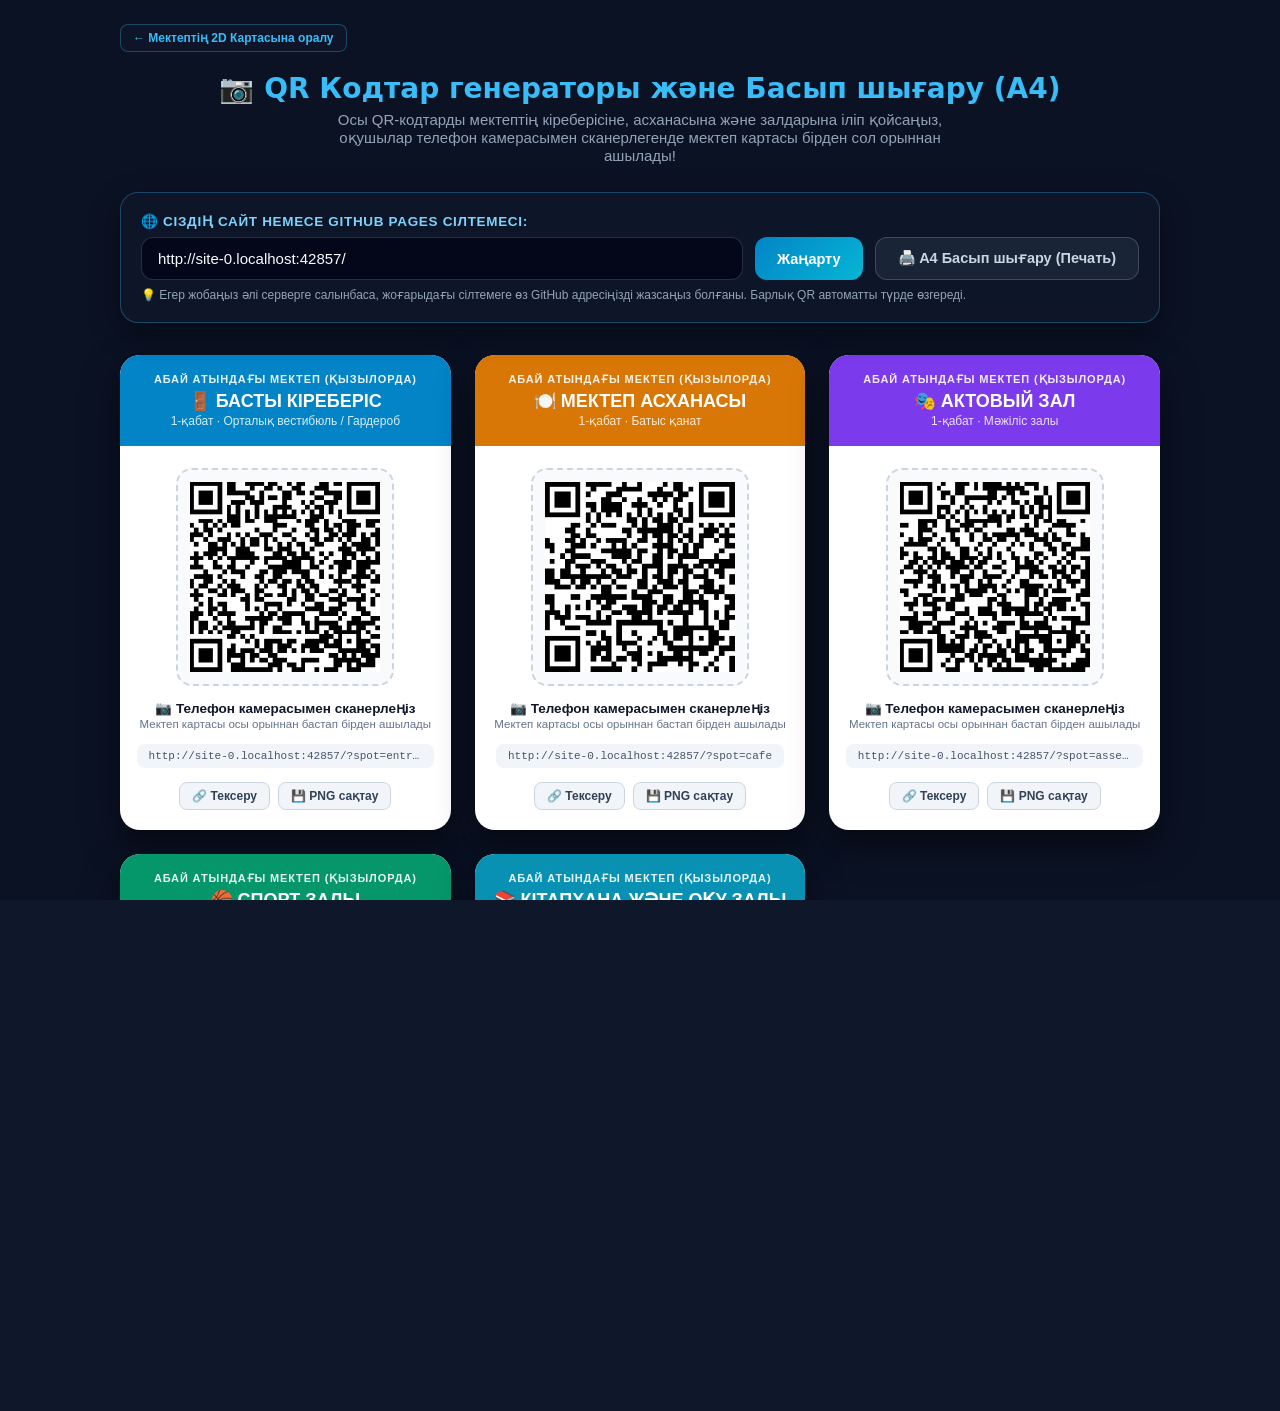
==== qr_generator.html @ e0e2cfff "feat: complete Abai school 2D navigation digital twin with QR locations and GitHub Pages setup" ====
<!DOCTYPE html>
<html lang="kk">
<head>
  <meta charset="UTF-8" />
  <meta name="viewport" content="width=device-width, initial-scale=1.0" />
  <title>QR Кодтар генераторы — Абай мектебі</title>
  <link rel="stylesheet" href="css/style.css" />
  <style>
    body {
      overflow-y: auto !important;
      background: #0b1224;
      color: #e2e8f0;
      font-family: 'Inter', -apple-system, BlinkMacSystemFont, 'Segoe UI', Roboto, sans-serif;
      padding: 24px 16px 80px;
    }
    .container {
      max-width: 1040px;
      margin: 0 auto;
    }
    .header {
      text-align: center;
      margin-bottom: 28px;
    }
    .header h1 {
      font-size: 28px;
      font-weight: 800;
      color: #38bdf8;
      margin-bottom: 6px;
    }
    .header p {
      color: #94a3b8;
      font-size: 15px;
      max-width: 650px;
      margin: 0 auto;
    }
    .url-panel {
      background: rgba(15, 23, 42, 0.75);
      border: 1px solid rgba(56, 189, 248, 0.3);
      border-radius: 18px;
      padding: 20px;
      backdrop-filter: blur(12px);
      margin-bottom: 32px;
      box-shadow: 0 10px 30px rgba(0,0,0,0.4);
    }
    .url-panel label {
      display: block;
      font-size: 13.5px;
      font-weight: 600;
      color: #7dd3fc;
      margin-bottom: 8px;
      text-transform: uppercase;
      letter-spacing: 0.05em;
    }
    .url-row {
      display: flex;
      gap: 12px;
      flex-wrap: wrap;
    }
    .url-input {
      flex: 1;
      min-width: 280px;
      background: rgba(2, 6, 23, 0.8);
      border: 1px solid rgba(148, 163, 184, 0.25);
      color: #f8fafc;
      font-size: 15px;
      padding: 12px 16px;
      border-radius: 12px;
      outline: none;
      transition: border-color 0.2s;
    }
    .url-input:focus {
      border-color: #38bdf8;
      box-shadow: 0 0 0 3px rgba(56, 189, 248, 0.2);
    }
    .btn {
      background: linear-gradient(135deg, #0284c7, #06b6d4);
      color: #fff;
      border: none;
      padding: 12px 22px;
      border-radius: 12px;
      font-weight: 700;
      font-size: 14.5px;
      cursor: pointer;
      display: inline-flex;
      align-items: center;
      gap: 8px;
      transition: 0.2s;
    }
    .btn:hover {
      filter: brightness(1.15);
      transform: translateY(-1px);
    }
    .btn-secondary {
      background: rgba(30, 41, 59, 0.85);
      border: 1px solid rgba(148, 163, 184, 0.3);
      color: #cbd5e1;
    }
    .cards-grid {
      display: grid;
      grid-template-columns: repeat(auto-fit, minmax(300px, 1fr));
      gap: 24px;
    }
    .poster-card {
      background: #ffffff;
      color: #0f172a;
      border-radius: 20px;
      overflow: hidden;
      box-shadow: 0 15px 35px rgba(0,0,0,0.5);
      display: flex;
      flex-direction: column;
      align-items: center;
      padding: 0 0 20px 0;
      transition: transform 0.2s;
    }
    .poster-card:hover {
      transform: translateY(-4px);
    }
    .card-top {
      width: 100%;
      background: #0284c7;
      color: #ffffff;
      padding: 18px 14px;
      text-align: center;
    }
    .card-top.entrance { background: #0284c7; }
    .card-top.cafe { background: #d97706; }
    .card-top.assembly { background: #7c3aed; }
    .card-top.gym { background: #059669; }
    .card-top.library { background: #0891b2; }
    .card-school {
      font-size: 11px;
      font-weight: 700;
      letter-spacing: 0.08em;
      text-transform: uppercase;
      opacity: 0.9;
    }
    .card-title {
      font-size: 18px;
      font-weight: 800;
      margin: 4px 0 2px;
      font-family: 'Outfit', sans-serif;
    }
    .card-sub {
      font-size: 12px;
      opacity: 0.85;
    }
    .qr-box {
      margin: 22px 0 14px;
      padding: 12px;
      background: #f8fafc;
      border: 2px dashed #cbd5e1;
      border-radius: 16px;
      display: flex;
      justify-content: center;
      align-items: center;
      min-height: 200px;
      min-width: 200px;
    }
    .qr-box canvas, .qr-box img {
      display: block;
      width: 190px !important;
      height: 190px !important;
    }
    .card-instructions {
      text-align: center;
      padding: 0 16px;
    }
    .inst-main {
      font-size: 13.5px;
      font-weight: 700;
      color: #0f172a;
      display: flex;
      align-items: center;
      justify-content: center;
      gap: 6px;
    }
    .inst-sub {
      font-size: 11.5px;
      color: #64748b;
      margin-top: 2px;
    }
    .card-url {
      margin-top: 14px;
      padding: 6px 12px;
      background: #f1f5f9;
      border-radius: 8px;
      font-size: 11px;
      color: #475569;
      max-width: 90%;
      overflow: hidden;
      text-overflow: ellipsis;
      white-space: nowrap;
      font-family: monospace;
    }
    .card-actions {
      display: flex;
      gap: 8px;
      margin-top: 14px;
    }
    .act-btn {
      background: #f1f5f9;
      border: 1px solid #cbd5e1;
      padding: 6px 12px;
      border-radius: 8px;
      font-size: 12px;
      font-weight: 600;
      color: #334155;
      cursor: pointer;
      text-decoration: none;
      display: inline-flex;
      align-items: center;
      gap: 4px;
    }
    .act-btn:hover {
      background: #e2e8f0;
      color: #0f172a;
    }

    /* PRINT STYLES (A4) */
    @media print {
      body {
        background: #ffffff !important;
        color: #000000 !important;
        padding: 0 !important;
      }
      .header, .url-panel, .card-actions, .top-nav {
        display: none !important;
      }
      .cards-grid {
        display: block !important;
      }
      .poster-card {
        page-break-after: always;
        break-after: page;
        box-shadow: none !important;
        border: 2px solid #000 !important;
        border-radius: 0 !important;
        width: 100% !important;
        max-width: 650px !important;
        margin: 40px auto !important;
        padding-bottom: 40px !important;
      }
      .qr-box {
        border: 2px solid #000 !important;
        padding: 20px !important;
        margin: 40px 0 !important;
      }
      .qr-box canvas, .qr-box img {
        width: 320px !important;
        height: 320px !important;
      }
      .card-title {
        font-size: 28px !important;
      }
      .inst-main {
        font-size: 18px !important;
      }
      .inst-sub {
        font-size: 14px !important;
      }
      .card-url {
        font-size: 13px !important;
      }
    }
  </style>
</head>
<body>
  <div class="container">
    <div class="top-nav" style="margin-bottom: 20px;">
      <a href="index.html" class="act-btn" style="color: #38bdf8; border-color: rgba(56,189,248,0.3); background: rgba(15,23,42,0.8);">
        ← Мектептің 2D Картасына оралу
      </a>
    </div>

    <div class="header">
      <h1>📷 QR Кодтар генераторы және Басып шығару (A4)</h1>
      <p>
        Осы QR-кодтарды мектептің кіреберісіне, асханасына және залдарына іліп қойсаңыз, оқушылар телефон камерасымен сканерлегенде мектеп картасы бірден сол орыннан ашылады!
      </p>
    </div>

    <div class="url-panel">
      <label for="base-url">🌐 Сіздің сайт немесе GitHub Pages сілтемесі:</label>
      <div class="url-row">
        <input id="base-url" class="url-input" type="url" 
               placeholder="Мысалы: https://sizdin-akkount.github.io/abai-school/" />
        <button id="btn-update" class="btn">Жаңарту</button>
        <button id="btn-print" class="btn btn-secondary">🖨️ A4 Басып шығару (Печать)</button>
      </div>
      <div style="font-size: 12px; color: #94a3b8; margin-top: 8px;">
        💡 Егер жобаңыз әлі серверге салынбаса, жоғарыдағы сілтемеге өз GitHub адресіңізді жазсаңыз болғаны. Барлық QR автоматты түрде өзгереді.
      </div>
    </div>

    <div class="cards-grid" id="cards-container">
      <!-- Generated dynamically -->
    </div>
  </div>

  <script src="js/vendor/qrcode.min.js"></script>
  <script>
    const SPOTS = [
      {
        id: 'entrance',
        cls: 'entrance',
        title: 'БАСТЫ КІРЕБЕРІС',
        sub: '1-қабат · Орталық вестибюль / Гардероб',
        icon: '🚪'
      },
      {
        id: 'cafe',
        cls: 'cafe',
        title: 'МЕКТЕП АСХАНАСЫ',
        sub: '1-қабат · Батыс қанат',
        icon: '🍽️'
      },
      {
        id: 'assembly',
        cls: 'assembly',
        title: 'АКТОВЫЙ ЗАЛ',
        sub: '1-қабат · Мәжіліс залы',
        icon: '🎭'
      },
      {
        id: 'gym',
        cls: 'gym',
        title: 'СПОРТ ЗАЛЫ',
        sub: '2-қабат · Үлкен спорт кешені',
        icon: '🏀'
      },
      {
        id: 'library',
        cls: 'library',
        title: 'КІТАПХАНА ЖӘНЕ ОҚУ ЗАЛЫ',
        sub: '3-қабат · Орталық оқу коворкингі',
        icon: '📚'
      }
    ];

    // Determine current default URL
    const curOrigin = window.location.origin;
    const curPath = window.location.pathname.replace(/\/[^/]*$/, '/');
    let defaultBase = curOrigin.startsWith('http') 
      ? (curOrigin + curPath) 
      : 'https://abai-school.github.io/';
    if (!defaultBase.endsWith('/')) defaultBase += '/';

    const inputUrl = document.getElementById('base-url');
    inputUrl.value = defaultBase;

    function renderCards() {
      let base = inputUrl.value.trim();
      if (!base) base = 'https://abai-school.github.io/';
      if (!base.endsWith('/')) base += '/';

      const container = document.getElementById('cards-container');
      container.innerHTML = '';

      SPOTS.forEach(s => {
        const fullUrl = `${base}?spot=${s.id}`;
        
        const card = document.createElement('div');
        card.className = 'poster-card';

        card.innerHTML = `
          <div class="card-top ${s.cls}">
            <div class="card-school">Абай атындағы мектеп (Қызылорда)</div>
            <div class="card-title">${s.icon} ${s.title}</div>
            <div class="card-sub">${s.sub}</div>
          </div>
          <div class="qr-box" id="qr-${s.id}"></div>
          <div class="card-instructions">
            <div class="inst-main">📷 Телефон камерасымен сканерлеңіз</div>
            <div class="inst-sub">Мектеп картасы осы орыннан бастап бірден ашылады</div>
          </div>
          <div class="card-url" title="${fullUrl}">${fullUrl}</div>
          <div class="card-actions">
            <a href="${fullUrl}" target="_blank" class="act-btn">🔗 Тексеру</a>
            <button class="act-btn" onclick="downloadQR('${s.id}', '${s.title}')">💾 PNG сақтау</button>
          </div>
        `;

        container.appendChild(card);

        // Generate QR code
        new QRCode(document.getElementById(`qr-${s.id}`), {
          text: fullUrl,
          width: 200,
          height: 200,
          colorDark: "#000000",
          colorLight: "#ffffff",
          correctLevel: QRCode.CorrectLevel.H
        });
      });
    }

    window.downloadQR = function(id, title) {
      const box = document.getElementById(`qr-${id}`);
      const canvas = box.querySelector('canvas') || box.querySelector('img');
      if (!canvas) return;

      const a = document.createElement('a');
      a.download = `QR_${title.replace(/\s+/g, '_')}.png`;
      a.href = canvas.toDataURL ? canvas.toDataURL('image/png') : canvas.src;
      a.click();
    };

    document.getElementById('btn-update').onclick = renderCards;
    inputUrl.addEventListener('keypress', (e) => { if (e.key === 'Enter') renderCards(); });
    document.getElementById('btn-print').onclick = () => window.print();

    renderCards();
  </script>
</body>
</html>
---- css/style.css ----
:root{
  --bg:#0f172a; --bg2:#0b1224; --cyan:#22d3ee; --blue:#38bdf8; --emerald:#34d399; --violet:#a78bfa;
  --glass:rgba(15,23,42,.62); --stroke:rgba(125,211,252,.28); --text:#e6f4ff; --muted:#8fb3c9;
  --safe-b:env(safe-area-inset-bottom,0px); --safe-t:env(safe-area-inset-top,0px);
}
*{box-sizing:border-box;-webkit-tap-highlight-color:transparent}
html,body{margin:0;height:100%;background:var(--bg);color:var(--text);font-family:'Inter',-apple-system,BlinkMacSystemFont,'Segoe UI',Roboto,Helvetica,Arial,sans-serif;overflow:hidden;overscroll-behavior:none}
h1,h2{margin:0;font-family:'Outfit','Segoe UI',system-ui,sans-serif}
.app{position:fixed;inset:0;background:
  radial-gradient(1200px 700px at 50% -10%,rgba(34,211,238,.10),transparent 60%),
  radial-gradient(900px 600px at 100% 100%,rgba(167,139,250,.10),transparent 60%),var(--bg)}
#map{position:absolute;inset:0;width:100%;height:100%;touch-action:none;display:block}
.hidden{display:none!important}
.glass{background:var(--glass);backdrop-filter:blur(16px) saturate(140%);-webkit-backdrop-filter:blur(16px) saturate(140%);
  border:1px solid var(--stroke);box-shadow:0 8px 32px rgba(2,8,23,.55),inset 0 1px 0 rgba(255,255,255,.06)}

/* TOP HUD */
.hud-top{position:absolute;left:0;right:0;top:calc(10px + var(--safe-t));padding:0 12px;display:flex;flex-direction:column;gap:10px;pointer-events:none;align-items:center}
.hud-top>*{pointer-events:auto;width:100%;max-width:560px}
.top-row{display:flex;gap:8px;align-items:stretch}
.pill{flex:1;display:flex;align-items:center;gap:10px;padding:11px 16px;border-radius:999px;font-family:'Outfit',sans-serif;font-weight:600;font-size:15px;
  box-shadow:0 0 0 1px rgba(34,211,238,.35),0 0 28px rgba(34,211,238,.28),0 8px 32px rgba(2,8,23,.55);animation:glow 3s ease-in-out infinite}
@keyframes glow{50%{box-shadow:0 0 0 1px rgba(34,211,238,.6),0 0 42px rgba(34,211,238,.45),0 8px 32px rgba(2,8,23,.55)}}
.pill-dot{width:9px;height:9px;border-radius:50%;background:var(--emerald);box-shadow:0 0 12px var(--emerald);flex:none;animation:blink 1.6s infinite}
@keyframes blink{50%{opacity:.35}}
#location-text{line-height:1.25}
.floor-selector{display:inline-flex;align-items:center;padding:3px;border-radius:999px;gap:3px;flex:none}
.floor-btn{border:none;background:transparent;color:var(--muted);font-family:'Outfit',sans-serif;font-weight:800;font-size:14px;padding:8px 14px;border-radius:999px;cursor:pointer;transition:all .25s cubic-bezier(.2,1,.3,1);line-height:1}
.floor-btn:hover{color:var(--text);background:rgba(34,211,238,.12)}
.floor-btn.active{background:linear-gradient(135deg,var(--cyan),var(--emerald));color:#041a22;box-shadow:0 0 16px rgba(34,211,238,.45);transform:scale(1.05)}


.search{position:relative;display:flex;align-items:center;gap:8px;padding:6px 10px;border-radius:16px}
.search-ico{opacity:.8}
.search input{flex:1;min-width:0;background:transparent;border:none;outline:none;color:var(--text);font-size:14px;padding:8px 2px;font-family:inherit}
.search input::placeholder{color:#7fa2b8}
.search input::-webkit-search-cancel-button{display:none}
.results{position:absolute;left:0;right:0;top:calc(100% + 8px);margin:0;padding:6px;list-style:none;border-radius:16px;max-height:46vh;overflow:auto;
  background:rgba(11,18,36,.94);border:1px solid var(--stroke);box-shadow:0 20px 50px rgba(0,0,0,.6)}
.results li{display:flex;align-items:center;gap:10px;padding:10px 12px;border-radius:12px;cursor:pointer;font-size:14px}
.results li:hover,.results li.active{background:rgba(34,211,238,.14)}
.results .r-ico{width:28px;text-align:center;font-size:18px}
.results .r-name{flex:1}
.results .r-floor{font-size:11px;font-weight:700;padding:3px 8px;border-radius:999px;background:rgba(56,189,248,.18);color:var(--blue)}
.results .r-floor.here{background:rgba(52,211,153,.2);color:var(--emerald)}
.results .empty{color:var(--muted);cursor:default}
.hint{padding:11px 16px;border-radius:14px;font-size:13.5px;font-weight:500;border-color:rgba(52,211,153,.5);animation:rise .4s ease;color:#d1fae5;
  box-shadow:0 0 24px rgba(52,211,153,.25),0 8px 32px rgba(2,8,23,.55)}
@keyframes rise{from{opacity:0;transform:translateY(-8px)}}

.icon-btn{width:46px;height:46px;border-radius:14px;color:var(--text);font-size:22px;font-weight:600;cursor:pointer;display:grid;place-items:center;transition:.2s;font-family:'Outfit',sans-serif}
.icon-btn:hover{border-color:var(--cyan);box-shadow:0 0 18px rgba(34,211,238,.35)}
.icon-btn:active{transform:scale(.92)}
.icon-btn.small{width:32px;height:32px;font-size:14px;border-radius:10px;background:rgba(148,163,184,.14);border:none}

/* ROUTE CARD */
.route-card{position:absolute;left:12px;top:calc(150px + var(--safe-t));display:flex;align-items:center;gap:10px;padding:10px 12px 10px 14px;border-radius:14px;max-width:calc(100% - 90px);animation:rise .4s}
.route-title{font-family:'Outfit',sans-serif;font-weight:700;font-size:14px;color:var(--emerald)}
.route-sub{font-size:12px;color:var(--muted)}

/* RIGHT CONTROLS */
.ctrl-right{position:absolute;right:12px;top:50%;transform:translateY(-50%);display:flex;flex-direction:column;gap:10px}

/* STAIRS PANEL */
.stairs-panel{position:absolute;left:50%;bottom:calc(178px + var(--safe-b));transform:translateX(-50%);padding:12px 14px;border-radius:20px;display:flex;flex-direction:column;gap:10px;align-items:center;
  width:max-content;max-width:calc(100% - 24px);animation:pop .35s cubic-bezier(.2,1.4,.4,1);border-color:rgba(167,139,250,.55);box-shadow:0 0 30px rgba(167,139,250,.3),0 8px 32px rgba(2,8,23,.6)}
@keyframes pop{from{opacity:0;transform:translateX(-50%) translateY(20px) scale(.9)}}
.stairs-title{font-family:'Outfit',sans-serif;font-weight:700;font-size:13px;color:#ddd6fe;letter-spacing:.04em}
.stairs-btns{display:flex;gap:8px;flex-wrap:wrap;justify-content:center}
.stair-btn{border:none;color:#04121a;font-family:'Outfit',sans-serif;font-weight:700;font-size:13.5px;padding:12px 16px;border-radius:14px;cursor:pointer;transition:.2s;
  background:linear-gradient(135deg,#67e8f9,#38bdf8)}
.stair-btn.down{background:linear-gradient(135deg,#c4b5fd,#a78bfa)}
.stair-btn:hover{transform:translateY(-2px);filter:brightness(1.1)}
.stair-btn.rec{outline:2px solid var(--emerald);box-shadow:0 0 0 4px rgba(52,211,153,.25),0 0 26px rgba(52,211,153,.7);animation:recpulse 1.2s infinite}
@keyframes recpulse{50%{box-shadow:0 0 0 7px rgba(52,211,153,.12),0 0 34px rgba(52,211,153,.9)}}

/* JOYSTICK */
.joystick{position:absolute;left:calc(18px);bottom:calc(22px + var(--safe-b));width:136px;height:136px;touch-action:none;user-select:none}
.joy-ring{position:absolute;inset:0;border-radius:50%;background:radial-gradient(circle,rgba(34,211,238,.10),rgba(15,23,42,.55) 70%);border:1.5px solid rgba(34,211,238,.45);box-shadow:0 0 28px rgba(34,211,238,.25),inset 0 0 24px rgba(34,211,238,.12);backdrop-filter:blur(8px)}
.joy-knob{position:absolute;left:50%;top:50%;width:58px;height:58px;margin:-29px 0 0 -29px;border-radius:50%;background:radial-gradient(circle at 35% 30%,#a5f3fc,#22d3ee 55%,#0e7490);box-shadow:0 0 22px rgba(34,211,238,.8),0 4px 12px rgba(0,0,0,.5);transition:transform .08s}
.joy-knob.drag{transition:none}

/* QR BUTTON */
.qr-btn{position:absolute;right:14px;bottom:calc(34px + var(--safe-b));border:none;cursor:pointer;color:#04121a;font-family:'Outfit',sans-serif;font-weight:800;font-size:15px;padding:16px 20px;border-radius:18px;
  background:linear-gradient(135deg,var(--emerald),var(--cyan));box-shadow:0 0 30px rgba(34,211,238,.55),0 8px 24px rgba(0,0,0,.5);display:flex;gap:8px;align-items:center;transition:.2s}
.qr-btn:hover{transform:translateY(-2px) scale(1.03)}
.qr-btn:active{transform:scale(.95)}

/* FADE */
.fade{position:absolute;inset:0;background:radial-gradient(circle,#0b1224,#02050d);opacity:0;pointer-events:none;transition:opacity .35s ease;display:grid;place-items:center;z-index:50}
.fade.on{opacity:1;pointer-events:auto}
.fade-text{font-family:'Outfit',sans-serif;font-size:28px;font-weight:800;letter-spacing:.1em;color:var(--cyan);text-shadow:0 0 24px var(--cyan)}

.toast{position:absolute;left:50%;top:44%;transform:translateX(-50%);padding:14px 22px;border-radius:16px;font-family:'Outfit',sans-serif;font-weight:600;z-index:40;animation:rise .4s;text-align:center;max-width:86%}

/* MODAL */
.modal{position:absolute;inset:0;background:rgba(2,6,16,.72);backdrop-filter:blur(6px);display:grid;place-items:center;z-index:60;padding:14px}
.modal-card{width:100%;max-width:480px;max-height:92vh;overflow:auto;border-radius:24px;padding:18px;display:flex;flex-direction:column;gap:12px;animation:pop2 .3s ease}
@keyframes pop2{from{opacity:0;transform:scale(.94)}}
.modal-head{display:flex;justify-content:space-between;align-items:center}
.modal-head h1{font-size:20px}
.qr-reader{width:100%;border-radius:16px;overflow:hidden;background:#050a16;min-height:0}
.qr-reader:empty{display:none}
.qr-status{font-size:13px;color:var(--muted)}
.primary-btn{border:none;cursor:pointer;color:#04121a;font-weight:700;font-family:'Outfit',sans-serif;padding:12px;border-radius:14px;background:linear-gradient(135deg,var(--cyan),var(--blue));font-size:14px}
.sim-title{font-size:15px;margin-top:6px;color:#fde68a}
.sim-list{display:grid;grid-template-columns:1fr 1fr;gap:8px}
.sim-list button{cursor:pointer;text-align:left;padding:11px 12px;border-radius:12px;color:var(--text);background:rgba(56,189,248,.10);border:1px solid var(--stroke);font-size:13px;font-family:inherit;transition:.2s}
.sim-list button:hover{background:rgba(34,211,238,.22);border-color:var(--cyan)}

@media (min-width:900px){
  .pill{font-size:16px}
  .joystick{left:30px;bottom:30px}
}
@media (max-width:420px){ .qr-btn span{display:none} .qr-btn{padding:16px} .sim-list{grid-template-columns:1fr} }
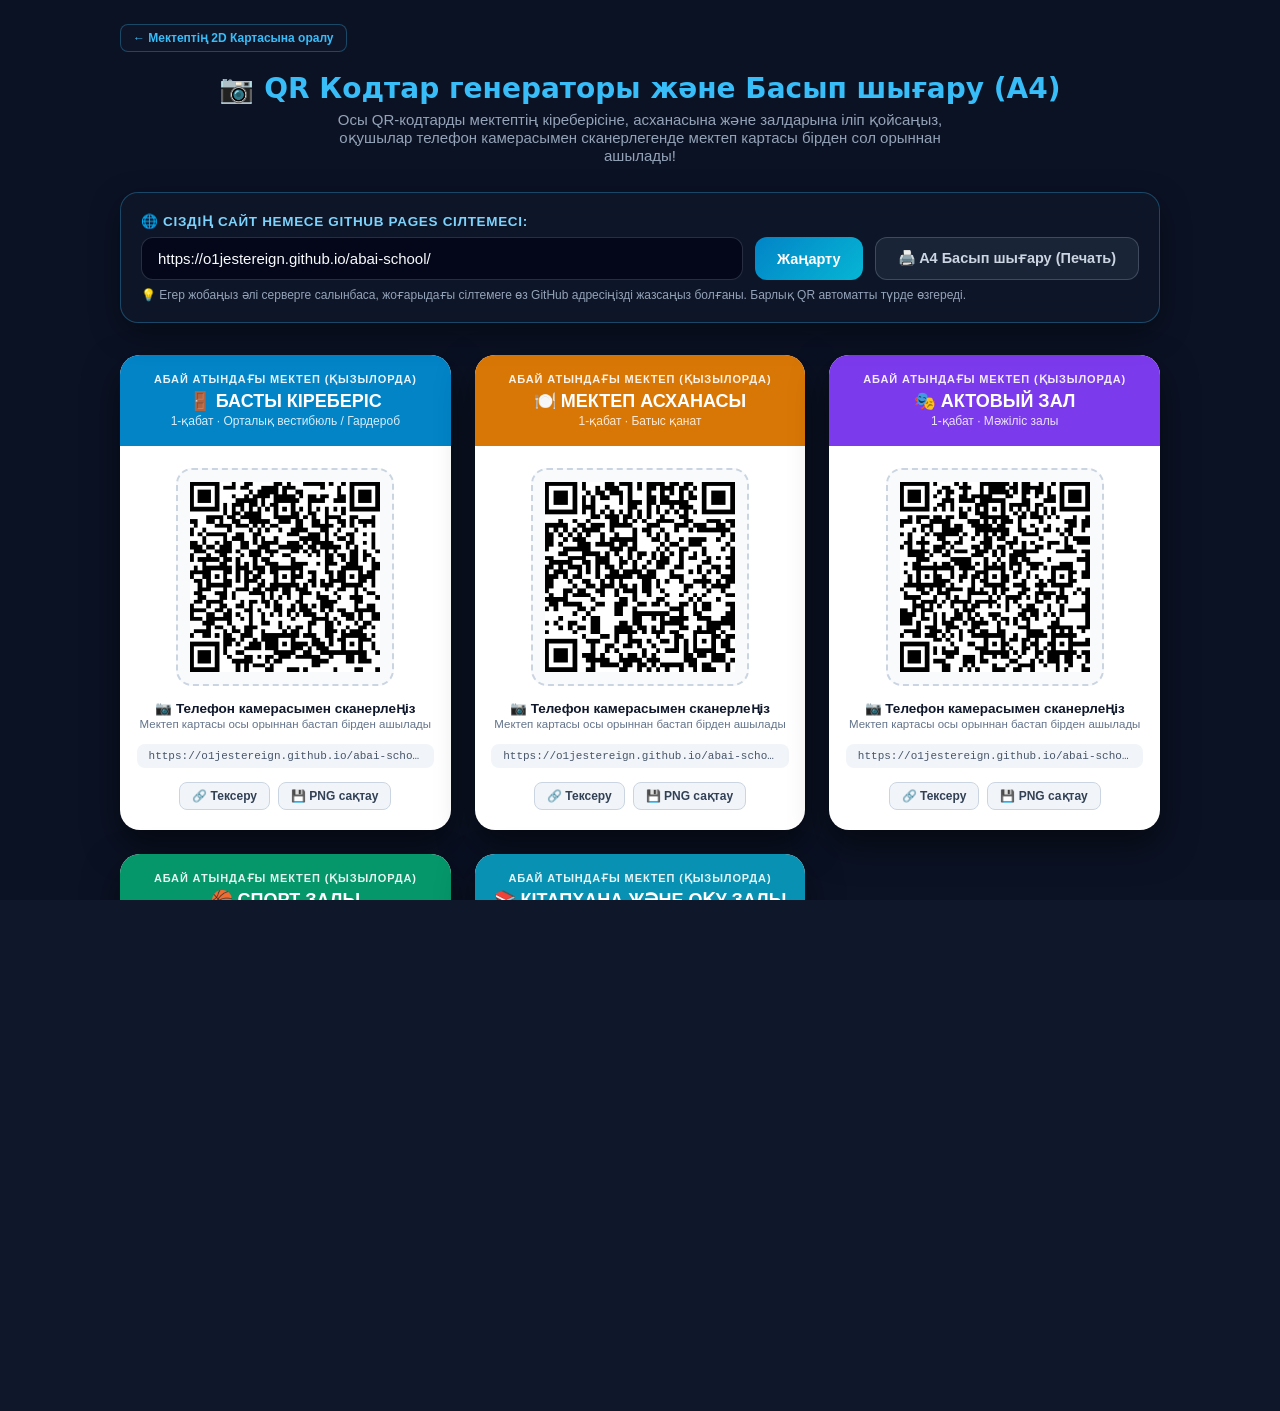
==== commit 8a068100: "chore: update live QR codes with https://o1jestereign.github.io/abai-school/" ====
--- a/qr_generator.html
+++ b/qr_generator.html
@@ -340,9 +340,9 @@
     // Determine current default URL
     const curOrigin = window.location.origin;
     const curPath = window.location.pathname.replace(/\/[^/]*$/, '/');
-    let defaultBase = curOrigin.startsWith('http') 
+    let defaultBase = curOrigin.startsWith('http') && !curOrigin.includes('localhost')
       ? (curOrigin + curPath) 
-      : 'https://abai-school.github.io/';
+      : 'https://o1jestereign.github.io/abai-school/';
     if (!defaultBase.endsWith('/')) defaultBase += '/';
 
     const inputUrl = document.getElementById('base-url');
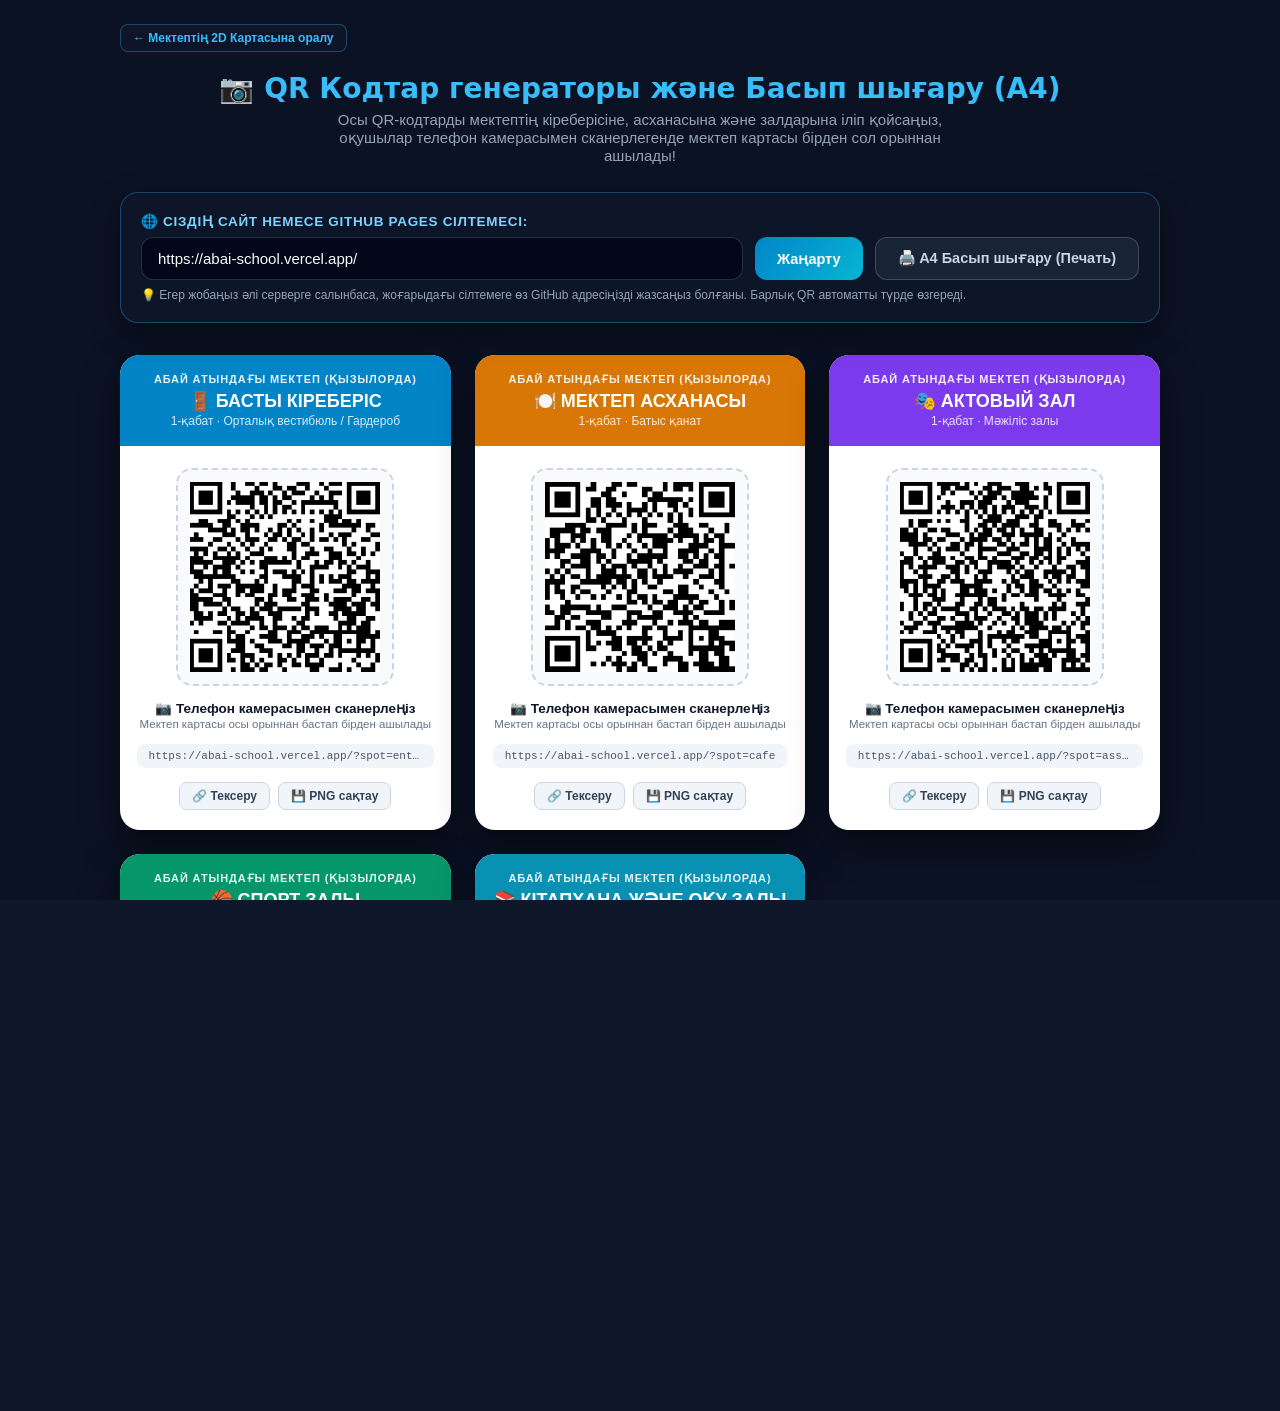
==== commit ab009fa3: "feat: configure QR codes and generator for live Vercel domain https://abai-school.vercel.app/" ====
--- a/qr_generator.html
+++ b/qr_generator.html
@@ -342,7 +342,7 @@
     const curPath = window.location.pathname.replace(/\/[^/]*$/, '/');
     let defaultBase = curOrigin.startsWith('http') && !curOrigin.includes('localhost')
       ? (curOrigin + curPath) 
-      : 'https://o1jestereign.github.io/abai-school/';
+      : 'https://abai-school.vercel.app/';
     if (!defaultBase.endsWith('/')) defaultBase += '/';
 
     const inputUrl = document.getElementById('base-url');
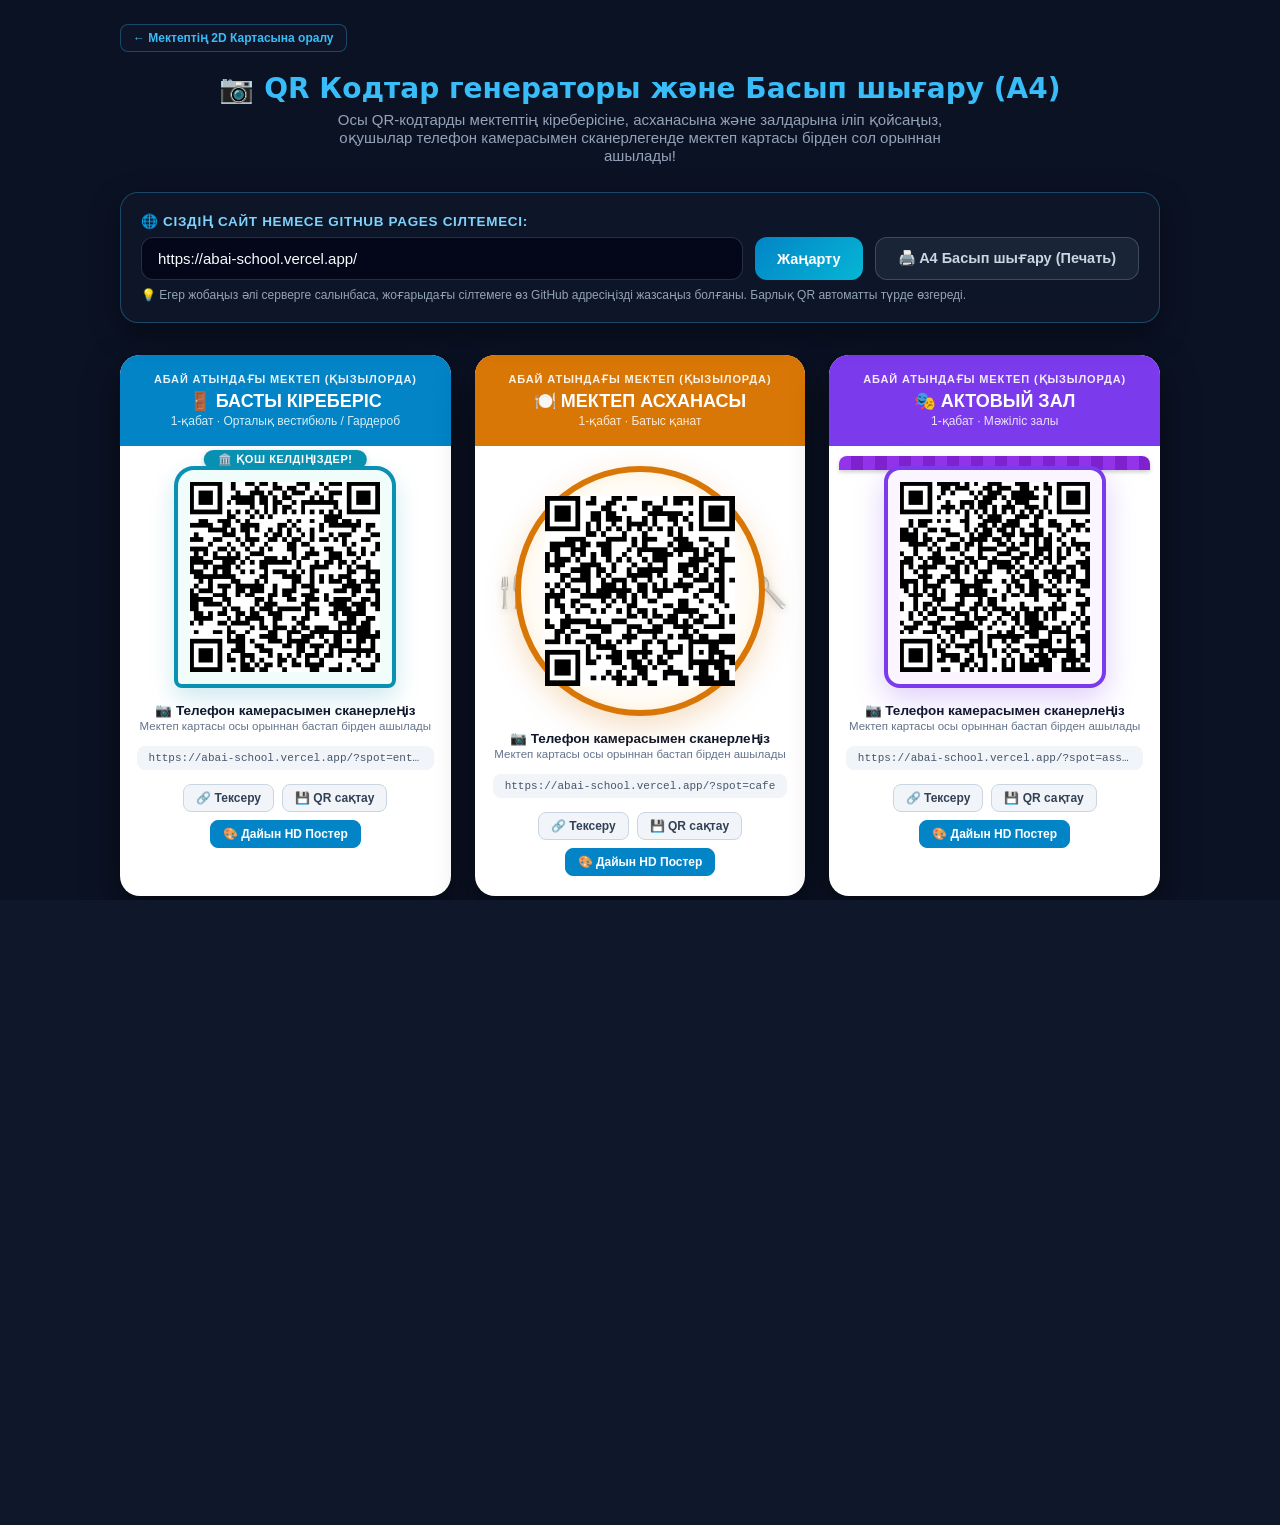
==== commit 5902fb4b: "fix(mobile): smooth touch scrolling for search results without accidental clicks; feat(qr): artistic" ====
--- a/qr_generator.html
+++ b/qr_generator.html
@@ -144,22 +144,139 @@
       font-size: 12px;
       opacity: 0.85;
     }
+    .qr-frame-wrap {
+      position: relative;
+      margin: 20px 0 14px;
+      display: flex;
+      justify-content: center;
+      align-items: center;
+      width: 100%;
+    }
     .qr-box {
-      margin: 22px 0 14px;
       padding: 12px;
-      background: #f8fafc;
-      border: 2px dashed #cbd5e1;
+      background: #ffffff;
       border-radius: 16px;
       display: flex;
       justify-content: center;
       align-items: center;
       min-height: 200px;
       min-width: 200px;
+      position: relative;
+      z-index: 2;
     }
     .qr-box canvas, .qr-box img {
       display: block;
       width: 190px !important;
       height: 190px !important;
+    }
+
+    /* THEMATIC FRAMES */
+    /* 1. Open Book Theme (Library) */
+    .theme-book {
+      background: #fffdf7;
+      border: 3px solid #b45309;
+      border-radius: 8px 18px 18px 8px;
+      box-shadow: -8px 8px 0 #92400e, 0 12px 28px rgba(180,83,9,0.2);
+      padding: 18px 24px;
+    }
+    .book-ribbon {
+      position: absolute;
+      top: -12px;
+      right: 28px;
+      width: 22px;
+      height: 48px;
+      background: #dc2626;
+      clip-path: polygon(0 0, 100% 0, 100% 100%, 50% 80%, 0 100%);
+      z-index: 5;
+      box-shadow: 0 4px 8px rgba(0,0,0,0.3);
+    }
+    .book-spine-decor {
+      position: absolute;
+      left: 10px;
+      top: 10px;
+      bottom: 10px;
+      width: 6px;
+      border-right: 2px solid #cbd5e1;
+    }
+
+    /* 2. Dinner Plate Theme (Cafe) */
+    .theme-plate {
+      border-radius: 50%;
+      border: 6px solid #d97706;
+      background: #fffcf7;
+      padding: 24px;
+      box-shadow: 0 10px 30px rgba(217,119,6,0.25), inset 0 0 15px rgba(245,158,11,0.15);
+    }
+    .cutlery-left, .cutlery-right {
+      position: absolute;
+      font-size: 32px;
+      top: 50%;
+      transform: translateY(-50%);
+      opacity: 0.85;
+      filter: drop-shadow(0 2px 4px rgba(0,0,0,0.15));
+    }
+    .cutlery-left { left: 16px; }
+    .cutlery-right { right: 16px; }
+
+    /* 3. Classical Portal Theme (Entrance) */
+    .theme-portal {
+      border: 4px solid #0891b2;
+      border-radius: 20px 20px 8px 8px;
+      background: #f0fdfa;
+      box-shadow: 0 10px 25px rgba(8,145,178,0.2);
+    }
+    .portal-arch {
+      position: absolute;
+      top: -16px;
+      left: 50%;
+      transform: translateX(-50%);
+      background: #0891b2;
+      color: #ffffff;
+      font-size: 11px;
+      font-weight: 800;
+      padding: 3px 14px;
+      border-radius: 999px;
+      letter-spacing: 0.05em;
+      white-space: nowrap;
+      box-shadow: 0 2px 6px rgba(0,0,0,0.2);
+    }
+
+    /* 4. Theater Stage Theme (Assembly Hall) */
+    .theme-stage {
+      border: 4px solid #7c3aed;
+      border-radius: 16px;
+      background: #faf5ff;
+      box-shadow: 0 10px 30px rgba(124,58,237,0.25);
+    }
+    .curtain-drape {
+      position: absolute;
+      top: -10px;
+      left: 10px;
+      right: 10px;
+      height: 14px;
+      background: repeating-linear-gradient(90deg, #9333ea, #9333ea 12px, #7e22ce 12px, #7e22ce 24px);
+      border-radius: 8px 8px 0 0;
+      box-shadow: 0 2px 4px rgba(0,0,0,0.2);
+    }
+
+    /* 5. Sports Court Shield (Gym) */
+    .theme-court {
+      border: 4px solid #059669;
+      border-radius: 24px;
+      background: #f0fdf4;
+      box-shadow: 0 10px 25px rgba(5,150,105,0.25);
+    }
+    .court-badge {
+      position: absolute;
+      top: -14px;
+      right: 16px;
+      background: #059669;
+      color: #ffffff;
+      font-size: 11px;
+      font-weight: 800;
+      padding: 3px 12px;
+      border-radius: 999px;
+      box-shadow: 0 2px 6px rgba(0,0,0,0.2);
     }
     .card-instructions {
       text-align: center;
@@ -359,6 +476,47 @@
       SPOTS.forEach(s => {
         const fullUrl = `${base}?spot=${s.id}`;
         
+        let frameHtml = '';
+        let hdFile = '';
+        if (s.id === 'library') {
+          hdFile = '5_Кітапхана.png';
+          frameHtml = `
+            <div class="qr-frame-wrap">
+              <div class="book-ribbon"></div>
+              <div class="book-spine-decor"></div>
+              <div class="qr-box theme-book" id="qr-${s.id}"></div>
+            </div>`;
+        } else if (s.id === 'cafe') {
+          hdFile = '2_Асхана.png';
+          frameHtml = `
+            <div class="qr-frame-wrap">
+              <div class="cutlery-left">🍴</div>
+              <div class="qr-box theme-plate" id="qr-${s.id}"></div>
+              <div class="cutlery-right">🥄</div>
+            </div>`;
+        } else if (s.id === 'entrance') {
+          hdFile = '1_Басты_кіреберіс.png';
+          frameHtml = `
+            <div class="qr-frame-wrap">
+              <div class="portal-arch">🏛️ ҚОШ КЕЛДІҢІЗДЕР!</div>
+              <div class="qr-box theme-portal" id="qr-${s.id}"></div>
+            </div>`;
+        } else if (s.id === 'assembly') {
+          hdFile = '3_Актовый_зал.png';
+          frameHtml = `
+            <div class="qr-frame-wrap">
+              <div class="curtain-drape"></div>
+              <div class="qr-box theme-stage" id="qr-${s.id}"></div>
+            </div>`;
+        } else if (s.id === 'gym') {
+          hdFile = '4_Спорт_залы.png';
+          frameHtml = `
+            <div class="qr-frame-wrap">
+              <div class="court-badge">🏆 SPORT ARENA</div>
+              <div class="qr-box theme-court" id="qr-${s.id}"></div>
+            </div>`;
+        }
+
         const card = document.createElement('div');
         card.className = 'poster-card';
 
@@ -368,15 +526,16 @@
             <div class="card-title">${s.icon} ${s.title}</div>
             <div class="card-sub">${s.sub}</div>
           </div>
-          <div class="qr-box" id="qr-${s.id}"></div>
+          ${frameHtml}
           <div class="card-instructions">
             <div class="inst-main">📷 Телефон камерасымен сканерлеңіз</div>
             <div class="inst-sub">Мектеп картасы осы орыннан бастап бірден ашылады</div>
           </div>
           <div class="card-url" title="${fullUrl}">${fullUrl}</div>
-          <div class="card-actions">
+          <div class="card-actions" style="flex-wrap: wrap; justify-content: center;">
             <a href="${fullUrl}" target="_blank" class="act-btn">🔗 Тексеру</a>
-            <button class="act-btn" onclick="downloadQR('${s.id}', '${s.title}')">💾 PNG сақтау</button>
+            <button class="act-btn" onclick="downloadQR('${s.id}', '${s.title}')">💾 QR сақтау</button>
+            <a href="qr_codes/${hdFile}" download="${hdFile}" class="act-btn" style="background:#0284c7; color:#fff; border-color:#0284c7;">🎨 Дайын HD Постер</a>
           </div>
         `;
 
--- a/css/style.css
+++ b/css/style.css
@@ -35,9 +35,10 @@
 .search input{flex:1;min-width:0;background:transparent;border:none;outline:none;color:var(--text);font-size:14px;padding:8px 2px;font-family:inherit}
 .search input::placeholder{color:#7fa2b8}
 .search input::-webkit-search-cancel-button{display:none}
-.results{position:absolute;left:0;right:0;top:calc(100% + 8px);margin:0;padding:6px;list-style:none;border-radius:16px;max-height:46vh;overflow:auto;
-  background:rgba(11,18,36,.94);border:1px solid var(--stroke);box-shadow:0 20px 50px rgba(0,0,0,.6)}
-.results li{display:flex;align-items:center;gap:10px;padding:10px 12px;border-radius:12px;cursor:pointer;font-size:14px}
+.results{position:absolute;left:0;right:0;top:calc(100% + 8px);margin:0;padding:6px;list-style:none;border-radius:16px;max-height:48vh;overflow-y:auto;
+  -webkit-overflow-scrolling:touch;overscroll-behavior:contain;touch-action:pan-y;
+  background:rgba(11,18,36,.96);border:1px solid var(--stroke);box-shadow:0 20px 50px rgba(0,0,0,.6);z-index:90}
+.results li{display:flex;align-items:center;gap:10px;padding:12px 14px;border-radius:12px;cursor:pointer;font-size:14px;user-select:none;-webkit-user-select:none;touch-action:pan-y}
 .results li:hover,.results li.active{background:rgba(34,211,238,.14)}
 .results .r-ico{width:28px;text-align:center;font-size:18px}
 .results .r-name{flex:1}
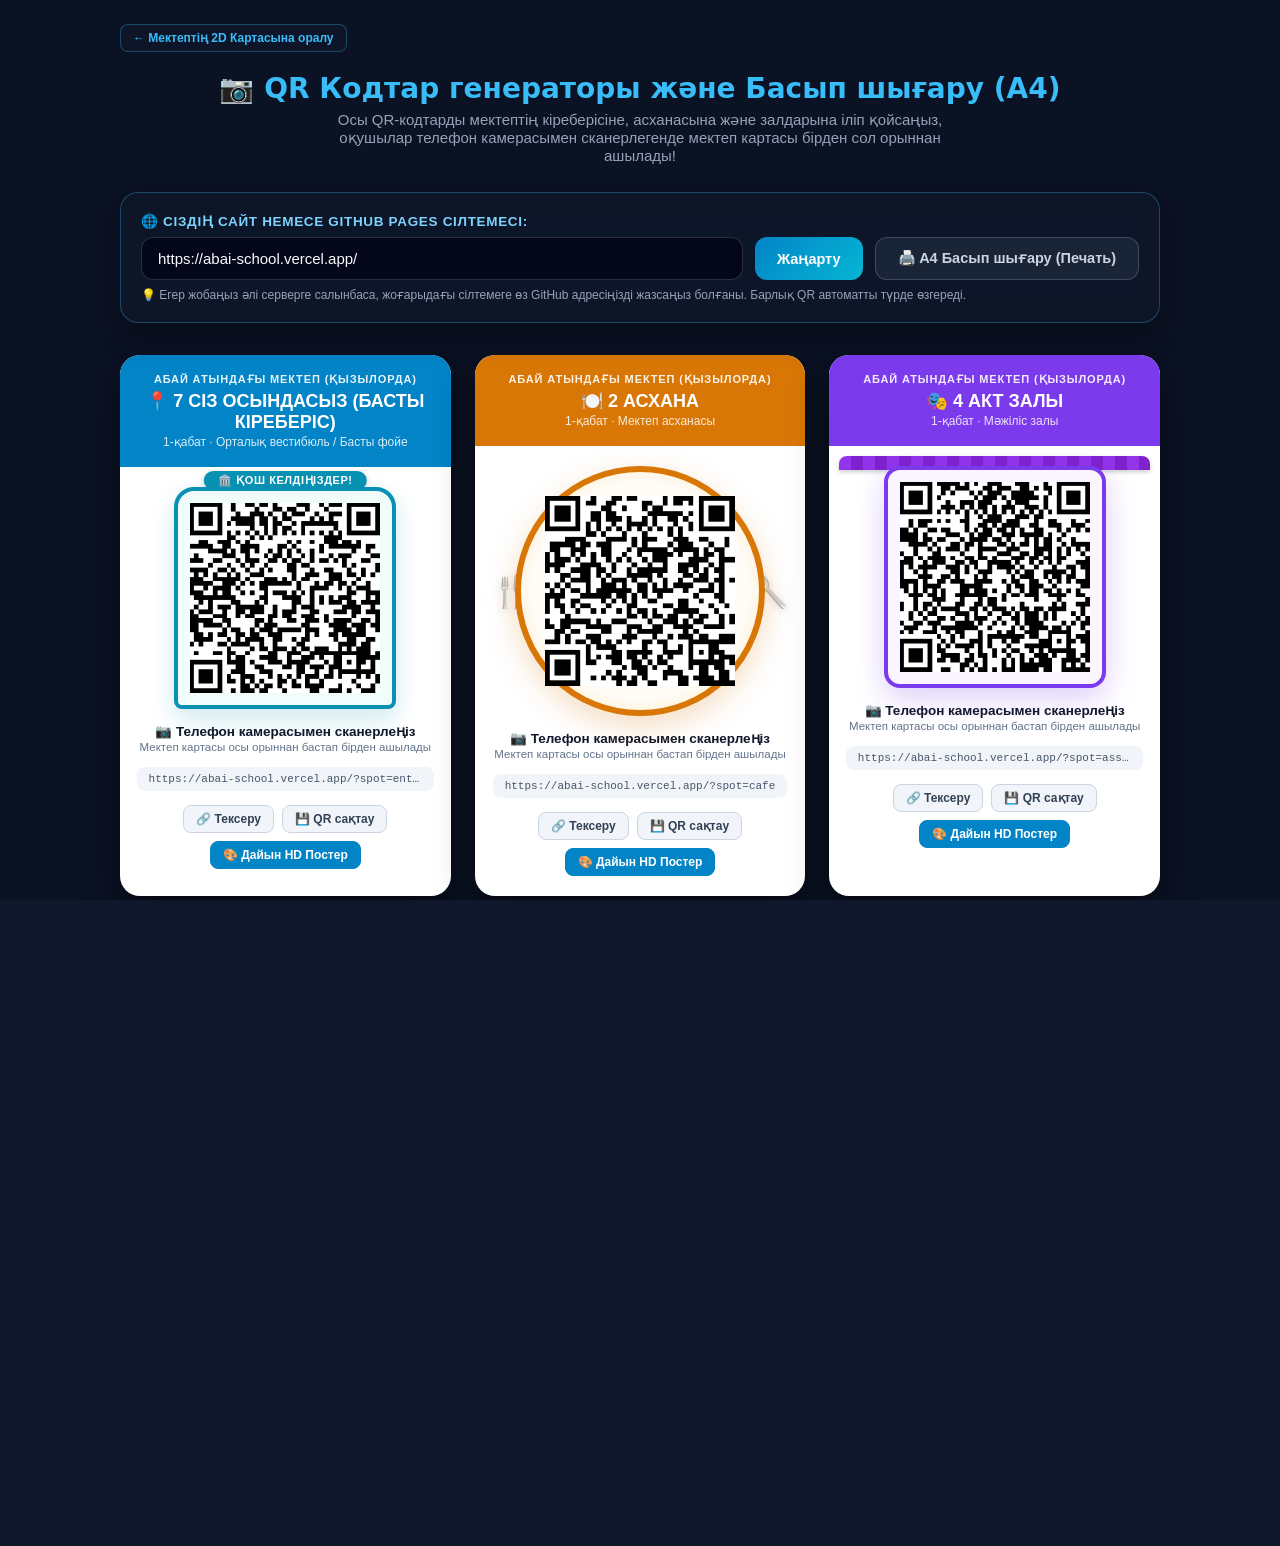
==== commit 7a165d4a: "feat: align floor 1 layout and QR destinations with school digital navigator map" ====
--- a/qr_generator.html
+++ b/qr_generator.html
@@ -420,36 +420,36 @@
       {
         id: 'entrance',
         cls: 'entrance',
-        title: 'БАСТЫ КІРЕБЕРІС',
-        sub: '1-қабат · Орталық вестибюль / Гардероб',
-        icon: '🚪'
+        title: '7 СІЗ ОСЫНДАСЫЗ (БАСТЫ КІРЕБЕРІС)',
+        sub: '1-қабат · Орталық вестибюль / Басты фойе',
+        icon: '📍'
       },
       {
         id: 'cafe',
         cls: 'cafe',
-        title: 'МЕКТЕП АСХАНАСЫ',
-        sub: '1-қабат · Батыс қанат',
+        title: '2 АСХАНА',
+        sub: '1-қабат · Мектеп асханасы',
         icon: '🍽️'
       },
       {
         id: 'assembly',
         cls: 'assembly',
-        title: 'АКТОВЫЙ ЗАЛ',
+        title: '4 АКТ ЗАЛЫ',
         sub: '1-қабат · Мәжіліс залы',
         icon: '🎭'
       },
       {
         id: 'gym',
         cls: 'gym',
-        title: 'СПОРТ ЗАЛЫ',
-        sub: '2-қабат · Үлкен спорт кешені',
-        icon: '🏀'
+        title: '1 СПОРТЗАЛ',
+        sub: '1-қабат · Батыс-солтүстік спорт залы',
+        icon: '⚽'
       },
       {
         id: 'library',
         cls: 'library',
-        title: 'КІТАПХАНА ЖӘНЕ ОҚУ ЗАЛЫ',
-        sub: '3-қабат · Орталық оқу коворкингі',
+        title: '3 КІТАПХАНА ЖӘНЕ ОҚУ ЗАЛЫ',
+        sub: '1-қабат · Кітапхана',
         icon: '📚'
       }
     ];
--- a/css/style.css
+++ b/css/style.css
@@ -100,9 +100,9 @@
 @keyframes pop2{from{opacity:0;transform:scale(.94)}}
 .modal-head{display:flex;justify-content:space-between;align-items:center}
 .modal-head h1{font-size:20px}
-.qr-reader{width:100%;border-radius:16px;overflow:hidden;background:#050a16;min-height:0}
-.qr-reader:empty{display:none}
-.qr-status{font-size:13px;color:var(--muted)}
+.qr-reader{width:100%;min-height:260px;max-height:360px;border-radius:18px;overflow:hidden;background:#050a16;border:1px solid rgba(56,189,248,.3);position:relative;display:flex;align-items:center;justify-content:center}
+.qr-reader video{width:100%!important;height:100%!important;object-fit:cover!important;border-radius:16px;display:block!important}
+.qr-status{font-size:13px;color:var(--muted);text-align:center}
 .primary-btn{border:none;cursor:pointer;color:#04121a;font-weight:700;font-family:'Outfit',sans-serif;padding:12px;border-radius:14px;background:linear-gradient(135deg,var(--cyan),var(--blue));font-size:14px}
 .sim-title{font-size:15px;margin-top:6px;color:#fde68a}
 .sim-list{display:grid;grid-template-columns:1fr 1fr;gap:8px}
